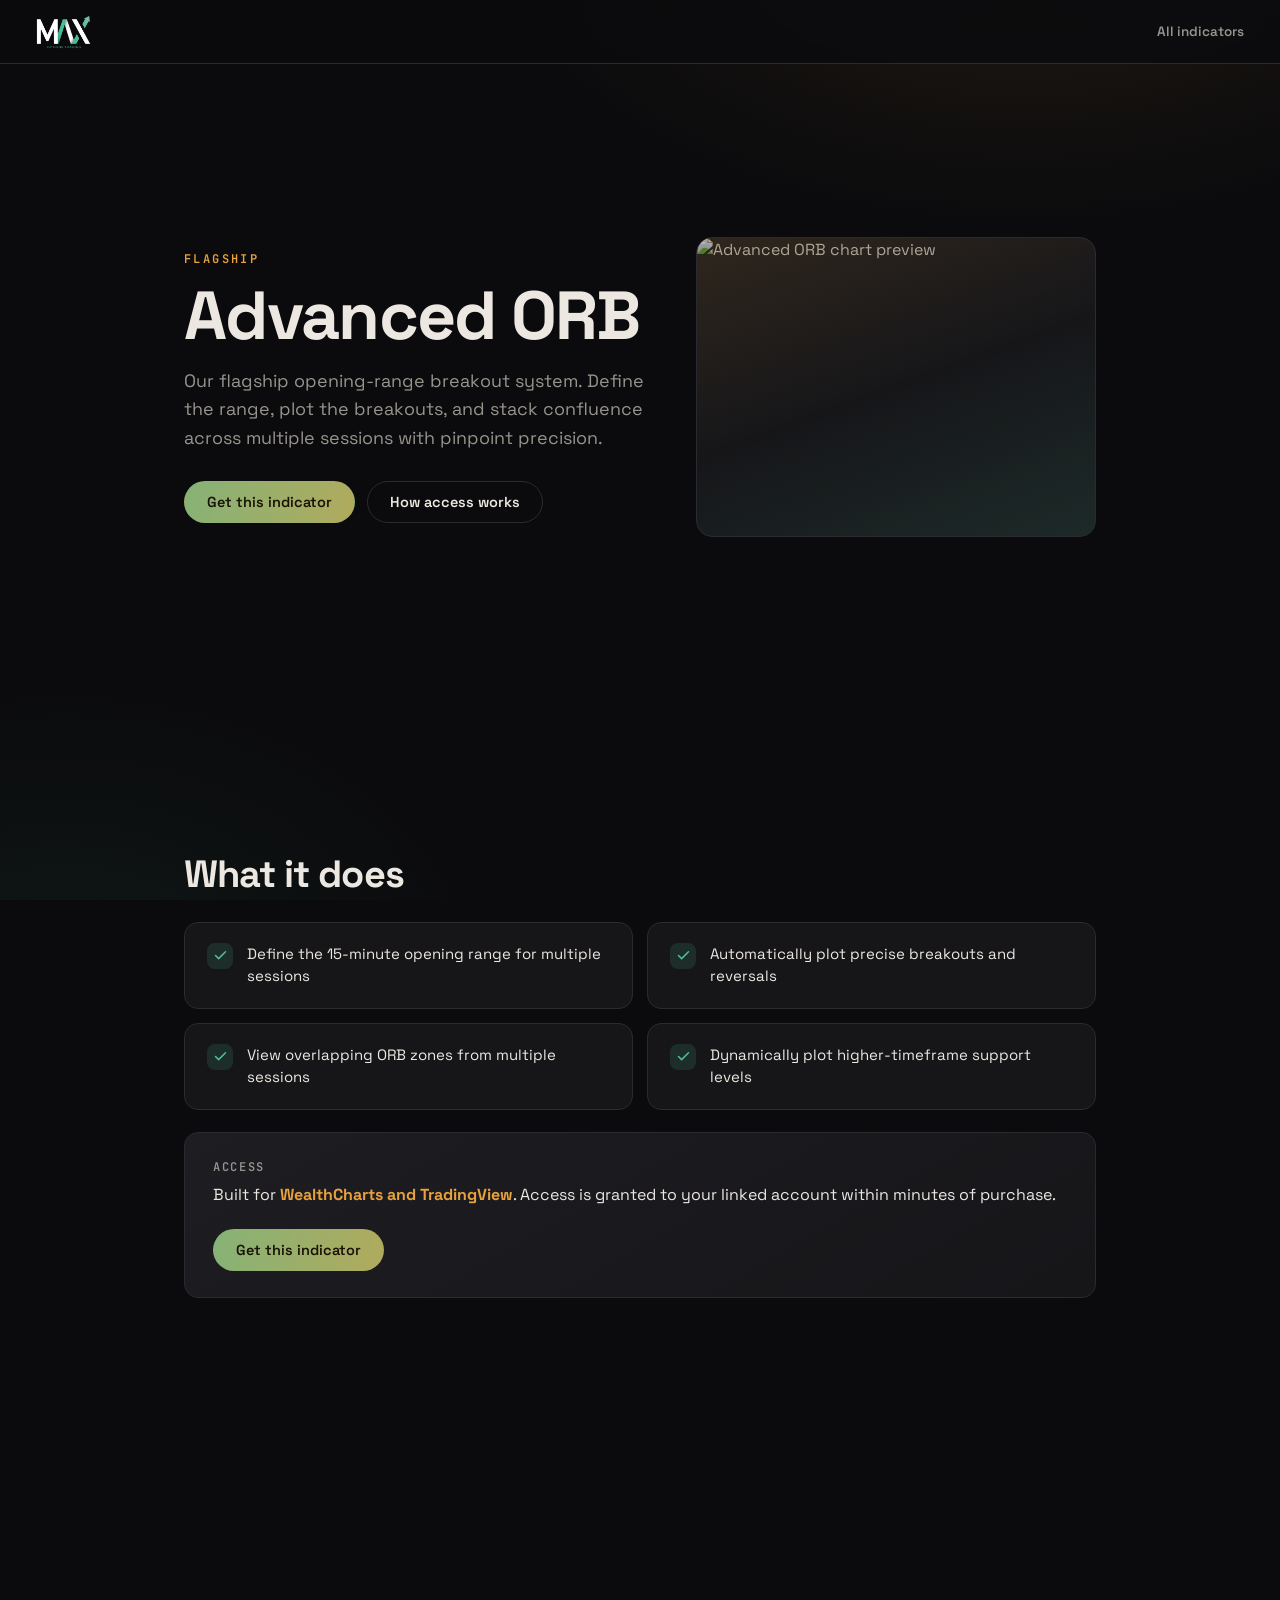
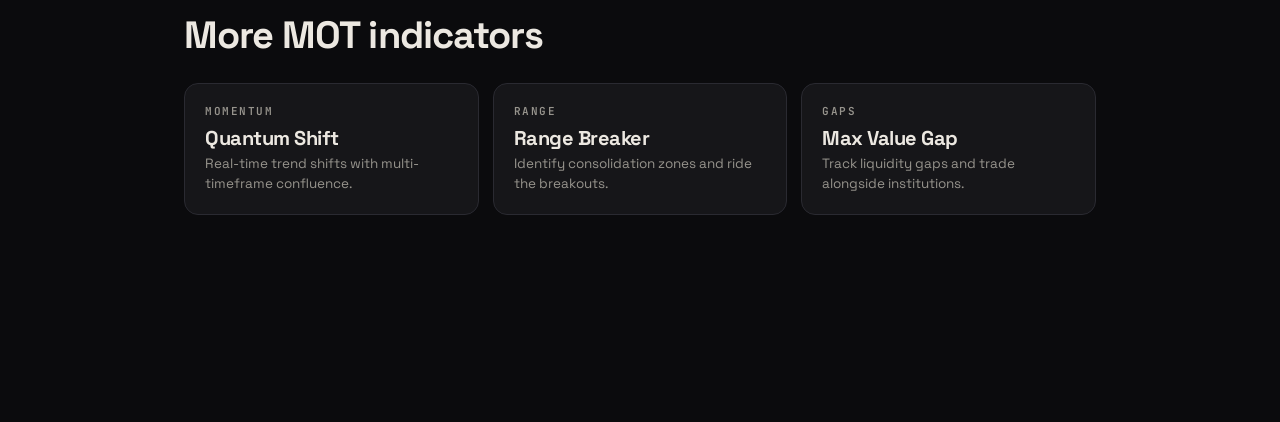
==== indicator.html @ 6effcff8 "MOT 3D site demo: globe hero, market pulse, indicators, vault, partners rail Co-Authored-By: Claude " ====
<!doctype html>
<html lang="en">
<head>
  <meta charset="utf-8" />
  <meta name="viewport" content="width=device-width, initial-scale=1" />
  <title>Indicator - Max Options Trading</title>
  <link rel="preconnect" href="https://fonts.googleapis.com" />
  <link rel="preconnect" href="https://fonts.gstatic.com" crossorigin />
  <link href="https://fonts.googleapis.com/css2?family=Space+Grotesk:wght@400;500;600;700&family=JetBrains+Mono:wght@400;500;600;700&display=swap" rel="stylesheet" />
  <link rel="stylesheet" href="styles.css" />
  <link rel="stylesheet" href="indicator.css" />
</head>
<body class="ind-page">
  <header class="dtop">
    <a class="home" href="index.html" aria-label="Max Options Trading home"><img src="assets/mot-logo.png" alt="Max Options Trading" /></a>
    <a class="back" href="index.html#indicators">All indicators</a>
  </header>
  <main id="ind-root" class="dwrap"></main>
  <script type="module" src="src/indicator.js"></script>
</body>
</html>
---- styles.css ----
/* MaxOptionsTrading 3D - rebuilt with the anti-slop design skill.
   Direction: dark-tech broadcast / "amber terminal". One locked theme, one accent.
   Type: Space Grotesk (display + UI) · JetBrains Mono (all numbers/data).
   Accent: amber #e8a13c. Green/red appear ONLY as semantic up/down in the terminal.
   No neon glows, no gradient headlines, no pure black. Radius scale: cards 14px,
   buttons full-pill, inputs 10px. */
:root {
  --bg: #0b0b0d;
  --bg-2: #101013;
  --surface: #161619;
  --surface-2: #1d1d22;
  --line: #2a2a31;
  --line-soft: #1f1f25;
  --text: #ece8e1;
  --muted: #97948d;
  --faint: #62605b;
  --accent: #e8a13c;
  --accent-bright: #ffc061;
  --accent-ink: #1a1305;     /* dark text on amber buttons */
  --green: #4ebc97;          /* MOT brand green: live / data / positive */
  --green-bright: #2ee6a6;
  --up: #4ebc97;             /* positive = brand green */
  --down: #cf6b62;           /* semantic only */
  --shadow: 0 24px 70px rgba(0,0,0,.45);
  --shadow-soft: 0 12px 34px rgba(0,0,0,.35);
  --sans: "Space Grotesk", system-ui, -apple-system, sans-serif;
  --mono: "JetBrains Mono", ui-monospace, "SF Mono", monospace;
  --maxw: 1280px;
}

* { margin: 0; padding: 0; box-sizing: border-box; }
html { scroll-behavior: smooth; -webkit-text-size-adjust: 100%; }
body {
  font-family: var(--sans);
  background: var(--bg);
  color: var(--text);
  overflow-x: hidden;
  -webkit-font-smoothing: antialiased;
  line-height: 1.5;
}
body::before { /* restrained ambient depth, no neon */
  content: ""; position: fixed; inset: 0; z-index: -2;
  background:
    radial-gradient(1100px 620px at 78% -8%, rgba(232,161,60,.10), transparent 62%),
    radial-gradient(820px 560px at 6% 108%, rgba(232,161,60,.045), transparent 60%),
    var(--bg);
}
a { color: inherit; text-decoration: none; }
img { display: block; max-width: 100%; }
h1, h2, h3 { font-weight: 700; letter-spacing: -0.025em; line-height: 1.02; }
.mono { font-family: var(--mono); font-feature-settings: "tnum" 1; }
.wrap { max-width: var(--maxw); margin: 0 auto; width: 100%; }
.accent { color: var(--accent); }
.muted { color: var(--muted); }

/* ---------- 3D layers ---------- */
#globe-canvas { position: fixed; inset: 0; width: 100vw; height: 100vh; z-index: 0; }
#label-layer { position: fixed; inset: 0; z-index: 1; pointer-events: none; }
#label-layer.faded { visibility: hidden; }   /* fully hidden once globe shrinks: no overlay, no clicks */
.asset-label {
  font: 600 11px var(--mono); color: var(--text);
  background: rgba(11,11,13,.62); border: 1px solid var(--line);
  padding: 3px 8px; border-radius: 8px; white-space: nowrap;
  display: flex; gap: 7px; align-items: center; backdrop-filter: blur(6px);
  transition: border-color .25s, color .25s; letter-spacing: .02em;
}
.asset-label .px { color: var(--muted); }
.asset-label.hot { color: var(--accent-bright); border-color: var(--accent); }
.asset-label.down .sym { color: var(--down); }

/* clickable brand/program nodes on the globe */
.brand-node { pointer-events: auto; cursor: pointer; display: inline-flex; gap: 7px; align-items: center; font: 600 11px var(--mono); letter-spacing: .04em; color: var(--accent-bright); background: rgba(11,11,13,.74); border: 1px solid var(--accent); padding: 5px 11px; border-radius: 999px; backdrop-filter: blur(6px); transition: background .2s, color .2s; white-space: nowrap; }
.brand-node:hover { background: var(--accent); color: var(--accent-ink); }
.brand-node .bn-dot { width: 6px; height: 6px; border-radius: 50%; background: currentColor; }
.brand-node .bn-arrow { font-size: 12px; opacity: .8; }

/* cursor-tracking brand-green glow */
#cursor-glow {
  position: fixed; top: 0; left: 0; width: 420px; height: 420px; border-radius: 50%;
  z-index: 35; pointer-events: none; mix-blend-mode: screen; opacity: 0;
  background: radial-gradient(circle, rgba(78,188,151,.20), rgba(46,230,166,.06) 40%, transparent 64%);
  filter: blur(14px); will-change: transform; transition: opacity .3s ease;
}
@media (prefers-reduced-motion: reduce) { #cursor-glow { filter: blur(20px); } }
@media (pointer: coarse) { #cursor-glow { display: none; } }

/* full-page lightning flash overlay (synced to globe bolts) */
#page-flash { position: fixed; inset: 0; z-index: 2; pointer-events: none; opacity: 0; mix-blend-mode: screen;
  background: radial-gradient(circle at 68% 36%, rgba(255,241,208,.20), transparent 56%); transition: opacity .12s ease; }
@media (prefers-reduced-motion: reduce) { #page-flash { display: none; } }

/* ---------- nav (single line, <=72px) ---------- */
nav {
  position: fixed; top: 0; left: 0; right: 0; z-index: 40; height: 68px;
  display: flex; align-items: center; justify-content: space-between;
  padding: 0 clamp(18px, 4vw, 40px);
  background: linear-gradient(180deg, rgba(11,11,13,.86), rgba(11,11,13,0));
  backdrop-filter: blur(8px);
}
.logo { display: flex; align-items: center; }
.logo img { height: 40px; width: auto; display: block; }
.nav-links { display: flex; gap: 28px; font-size: 14.5px; color: var(--muted); }
.nav-links a:hover { color: var(--text); }
.nav-cta { display: flex; gap: 10px; align-items: center; }
@media (max-width: 880px) { .nav-links { display: none; } }

/* ---------- buttons (full-pill, AA contrast) ---------- */
.btn { font: 600 14.5px var(--sans); padding: 11px 22px; border-radius: 999px; cursor: pointer; border: 1px solid transparent; transition: transform .18s ease, background .2s, border-color .2s; display: inline-flex; align-items: center; gap: 8px; white-space: nowrap; }
.btn:active { transform: translateY(1px) scale(.99); }
.btn-primary { background: linear-gradient(105deg, var(--green) -130%, var(--accent) 230%); color: var(--accent-ink); }
.btn-primary:hover { background: linear-gradient(105deg, var(--green-bright) -130%, var(--accent-bright) 230%); transform: translateY(-2px); }
.btn-ghost { border-color: var(--line); color: var(--text); }
.btn-ghost:hover { border-color: var(--accent); color: var(--accent); }

/* ---------- ticker (mono) ---------- */
.ticker { position: fixed; bottom: 0; left: 0; right: 0; z-index: 30; height: 36px; background: rgba(11,11,13,.82); border-top: 1px solid var(--line); display: flex; align-items: center; overflow: hidden; backdrop-filter: blur(8px); }
.ticker-track { display: flex; gap: 40px; white-space: nowrap; padding-left: 100%; animation: scrollx 44s linear infinite; }
.ticker-item { display: flex; gap: 9px; align-items: center; font: 600 12.5px var(--mono); letter-spacing: .02em; }
.ticker-item .sym { color: var(--muted); }
.ticker-item .up { color: var(--up); } .ticker-item .down { color: var(--down); }
@keyframes scrollx { to { transform: translateX(-100%); } }
@media (prefers-reduced-motion: reduce) { .ticker-track { animation: none; } }

/* ---------- sections ---------- */
main { position: relative; z-index: 10; }
section { padding: clamp(96px, 13vh, 150px) clamp(18px, 5vw, 48px); }
.section-head { max-width: 60ch; margin-bottom: 48px; }
.section-head h2 { font-size: clamp(30px, 4.6vw, 60px); }
.section-head p { color: var(--muted); font-size: clamp(15px, 1.3vw, 18px); margin-top: 18px; max-width: 58ch; }
.eyebrow { font: 600 11.5px var(--mono); letter-spacing: .24em; text-transform: uppercase; color: var(--accent); margin-bottom: 18px; }

/* market open/closed status */
.mkt-status { display: inline-flex; gap: 9px; align-items: center; font: 600 12px var(--mono); letter-spacing: .04em; padding: 7px 14px; border: 1px solid var(--line); border-radius: 999px; margin-bottom: 20px; }
.mkt-status .dot { width: 8px; height: 8px; border-radius: 50%; background: var(--muted); }
.mkt-status .sub { color: var(--muted); }
.mkt-status.open { color: var(--green); } .mkt-status.open .dot { background: var(--green); box-shadow: 0 0 8px rgba(78,188,151,.7); animation: pulse 1.8s ease-in-out infinite; }
.mkt-status.closed { color: var(--down); } .mkt-status.closed .dot { background: var(--down); }

/* HERO - asymmetric, globe sits to the right/behind. Max 4 text elements. */
#hero { min-height: 100dvh; display: grid; align-content: center; padding-top: 68px; }
#hero .wrap { display: grid; grid-template-columns: minmax(0, 1fr); }
#hero .copy { max-width: 19ch; }
#hero .eyebrow { margin-bottom: 22px; }
#hero h1 { font-size: clamp(44px, 8vw, 104px); }
#hero h1 .h1-accent { display: block; font-size: 0.5em; margin-top: 0.12em; color: var(--green); letter-spacing: -0.02em; }
#hero .lead { color: var(--muted); font-size: clamp(16px, 1.5vw, 20px); margin: 26px 0 34px; max-width: 46ch; }
#hero .hero-cta { display: flex; gap: 13px; flex-wrap: wrap; }
@media (min-width: 980px) { #hero .copy { max-width: 17ch; } #hero .lead { max-width: 42ch; } }

/* stats strip - UNDER the hero, mono numbers */
#stats { padding-top: 0; padding-bottom: clamp(60px, 8vh, 90px); }
#stats .row { display: grid; grid-template-columns: repeat(4, 1fr); gap: 1px; background: var(--line-soft); border: 1px solid var(--line-soft); border-radius: 14px; overflow: hidden; }
#stats .cell { background: var(--bg); padding: 26px 22px; }
#stats .n { font: 700 clamp(24px, 3vw, 34px)/1 var(--mono); color: var(--text); }
#stats .l { color: var(--muted); font-size: 13px; margin-top: 10px; letter-spacing: .02em; }
@media (max-width: 760px) { #stats .row { grid-template-columns: 1fr 1fr; } }

/* DUAL PATH - trading + entertainment merge */
#paths .grid { display: grid; grid-template-columns: 1fr 1fr; gap: 18px; }
@media (max-width: 860px) { #paths .grid { grid-template-columns: 1fr; } }
.path { position: relative; border: 1px solid var(--line); border-radius: 14px; overflow: hidden; min-height: 460px; display: flex; flex-direction: column; justify-content: flex-end; transition: transform .35s ease, border-color .35s ease; isolation: isolate; }
.path:hover { transform: translateY(-6px); border-color: var(--accent); }
.path .ph { position: absolute; inset: 0; z-index: -2; }
.path .ph img { width: 100%; height: 100%; object-fit: cover; filter: grayscale(.4) brightness(.55) contrast(1.05); }
.path::after { content: ""; position: absolute; inset: 0; z-index: -1; background: linear-gradient(180deg, rgba(11,11,13,.2), rgba(11,11,13,.92)); }
.path .body { padding: 36px; }
.path .kicker { font: 600 11.5px var(--mono); letter-spacing: .2em; text-transform: uppercase; color: var(--accent); }
.path h3 { font-size: clamp(26px, 3.4vw, 40px); margin: 14px 0 18px; }
.path ul { list-style: none; display: grid; gap: 10px; margin-bottom: 26px; }
.path li { display: flex; gap: 11px; color: var(--muted); font-size: 15px; align-items: baseline; }
.path li b { color: var(--text); font-weight: 600; }
.path li::before { content: ""; width: 6px; height: 6px; border-radius: 2px; background: var(--accent); transform: translateY(6px); flex: none; }

/* MARKET PULSE - terminal, mono, hairlines (density ~5) */
#pulse .board { display: grid; grid-template-columns: 1.15fr 1fr 1.1fr; gap: 18px; }
@media (max-width: 980px) { #pulse .board { grid-template-columns: 1fr; } }
.panel { border: 1px solid var(--line); border-radius: 14px; background: var(--surface); padding: 24px; }
.panel .ph4 { font: 600 12px var(--mono); letter-spacing: .18em; text-transform: uppercase; color: var(--muted); display: flex; align-items: center; gap: 9px; margin-bottom: 22px; }
.live-dot { width: 7px; height: 7px; border-radius: 50%; background: var(--green); box-shadow: 0 0 8px rgba(78,188,151,.7); animation: pulse 1.8s ease-in-out infinite; }
@keyframes pulse { 50% { opacity: .35; } }
@media (prefers-reduced-motion: reduce) { .live-dot { animation: none; } }
.gauge { text-align: center; padding: 6px 0 4px; }
.gauge .val { font: 700 56px/1 var(--mono); background: linear-gradient(120deg, var(--green), var(--green-bright)); -webkit-background-clip: text; background-clip: text; color: transparent; }
.gauge .lab { color: var(--muted); font: 600 12px var(--mono); letter-spacing: .14em; margin-top: 8px; }
.gauge-bar { height: 5px; border-radius: 999px; margin-top: 20px; background: linear-gradient(90deg, var(--down), #d6a24a 55%, var(--up)); position: relative; }
.gauge-bar .needle { position: absolute; top: -5px; width: 2px; height: 15px; background: var(--text); border-radius: 2px; }
.row-line { display: flex; justify-content: space-between; align-items: center; padding: 12px 0; border-bottom: 1px solid var(--line-soft); }
.row-line:last-child { border-bottom: none; }
.row-line .sym, .row-line .px { font-family: var(--mono); }
.row-line .name { color: var(--muted); font-size: 13px; }
.chg { font-family: var(--mono); font-size: 13.5px; }
.chg.up { color: var(--up); } .chg.down { color: var(--down); }
.win .play { font-size: 14.5px; } .win .meta { color: var(--muted); font-size: 12px; margin-top: 3px; }
.win .res { font: 700 14px var(--mono); color: var(--green); }
.ev .when { color: var(--muted); font: 500 12px var(--mono); }
.ev .kind { font-size: 11px; color: var(--accent); border: 1px solid var(--line); padding: 2px 9px; border-radius: 999px; }

/* MARKET PULSE - live "desk": asymmetric grid, arc gauge, sparkline tape, marquee */
#pulse .desk { display: grid; grid-template-columns: repeat(12, 1fr); gap: 16px; }
.desk-card { border: 1px solid var(--line); border-radius: 16px; background: var(--surface); padding: 22px; }
.dc-head { font: 600 12px var(--mono); letter-spacing: .16em; text-transform: uppercase; color: var(--muted); display: flex; align-items: center; gap: 9px; margin-bottom: 16px; }
.dc-head .dc-sub { margin-left: auto; color: var(--green); font-size: 12px; letter-spacing: .04em; }
.sentiment { grid-column: 1 / 6; grid-row: 1 / 3; display: flex; flex-direction: column; }
.tape { grid-column: 6 / 13; grid-row: 1 / 3; }
.wins { grid-column: 1 / 9; }
.sched { grid-column: 9 / 13; }
@media (max-width: 960px) { #pulse .desk { grid-template-columns: 1fr; } .sentiment, .tape, .wins, .sched { grid-column: 1 / -1; grid-row: auto; } }

/* sentiment arc gauge */
.gauge-wrap { position: relative; max-width: 280px; width: 100%; margin: 2px auto 0; }
.gauge-arc { width: 100%; display: block; }
#sent-marker { filter: drop-shadow(0 0 5px rgba(255,255,255,.55)); transition: cx .6s ease, cy .6s ease; }
.gauge-read { position: absolute; left: 0; right: 0; bottom: 6px; text-align: center; }
.gauge-read .val { font: 700 38px/1 var(--mono); background: linear-gradient(120deg, var(--green), var(--green-bright)); -webkit-background-clip: text; background-clip: text; color: transparent; }
.gauge-read .lab { display: block; font: 600 11px var(--mono); letter-spacing: .14em; color: var(--muted); margin-top: 4px; }
.scale { display: flex; justify-content: space-between; font: 500 11px var(--mono); color: var(--faint); margin-top: 4px; }
.sent-stats { margin-top: 18px; border-top: 1px solid var(--line-soft); }
.ss-row { display: flex; justify-content: space-between; align-items: center; padding: 10px 0; border-bottom: 1px solid var(--line-soft); font-size: 13.5px; }
.ss-row:last-child { border-bottom: none; }
.ss-row > span:first-child { color: var(--muted); }
.ss-row .up { color: var(--green); } .ss-row .down { color: var(--down); } .ss-row .muted { color: var(--muted); }
.top-mover { margin-top: 16px; padding-top: 16px; border-top: 1px solid var(--line-soft); display: flex; justify-content: space-between; align-items: center; }
.tm-label { font: 600 11px var(--mono); letter-spacing: .16em; text-transform: uppercase; color: var(--muted); }
.tm-val { font: 700 16px var(--mono); display: flex; gap: 9px; align-items: baseline; }
.tm-val #tm-sym { color: var(--text); }
.tm-val .up { color: var(--green); } .tm-val .down { color: var(--down); }
.ss-trend { margin-top: 18px; font: 600 11px var(--mono); letter-spacing: .16em; text-transform: uppercase; color: var(--muted); }
.spark { display: block; }
.spark.wide { width: 100%; height: 40px; margin-top: 8px; }
.spark path { fill: none; stroke-width: 2; stroke: var(--green); }
.spark path.down { stroke: var(--down); }
#sent-spark path { stroke: var(--accent); opacity: .85; }

/* live tape leaderboard */
.tape-list { display: flex; flex-direction: column; }
.tape-row { display: grid; grid-template-columns: 1.3fr 1fr auto auto; gap: 14px; align-items: center; padding: 11px 0; border-bottom: 1px solid var(--line-soft); }
.tape-row:last-child { border-bottom: none; }
.tp-id { display: flex; flex-direction: column; min-width: 0; }
.tp-id .sym { font: 600 14px var(--mono); }
.tp-id .name { color: var(--muted); font-size: 12px; white-space: nowrap; overflow: hidden; text-overflow: ellipsis; }
.tape-row .spark { width: 100%; height: 26px; }
.tape-row .px { text-align: right; font-size: 14px; }
.tape-row .chg { text-align: right; font-size: 13px; min-width: 66px; }

/* wins marquee */
.wins .marquee { overflow: hidden; -webkit-mask: linear-gradient(90deg, transparent, #000 5%, #000 95%, transparent); mask: linear-gradient(90deg, transparent, #000 5%, #000 95%, transparent); }
.marquee-track { display: flex; gap: 12px; width: max-content; animation: marq 32s linear infinite; }
.wins .marquee:hover .marquee-track { animation-play-state: paused; }
.win-chip { display: flex; align-items: center; gap: 12px; border: 1px solid var(--line); border-radius: 12px; background: var(--surface-2); padding: 12px 16px; white-space: nowrap; }
.win-chip .res { font: 700 15px var(--mono); color: var(--green); }
.win-chip b { font-weight: 600; font-size: 14px; }
.win-chip .meta { color: var(--muted); font-size: 12px; }
@keyframes marq { to { transform: translateX(-50%); } }
@media (prefers-reduced-motion: reduce) { .marquee-track { animation: none; flex-wrap: wrap; width: auto; } }

/* schedule */
.sched-list { display: flex; flex-direction: column; }
.sched-row { display: flex; justify-content: space-between; align-items: center; gap: 12px; padding: 12px 0; border-bottom: 1px solid var(--line-soft); }
.sched-row:last-child { border-bottom: none; }
.sr-l { display: flex; align-items: center; gap: 10px; min-width: 0; }
.sched-row .title { font-size: 14px; white-space: nowrap; overflow: hidden; text-overflow: ellipsis; }
.sched-row .kind { font: 600 10px var(--mono); letter-spacing: .08em; color: var(--accent); border: 1px solid var(--line); padding: 2px 8px; border-radius: 999px; flex: none; }
.sched-row .badge.live { font: 600 10px var(--mono); letter-spacing: .06em; background: var(--green); color: #04130d; padding: 3px 9px; border-radius: 999px; flex: none; }
.sched-row .when { color: var(--muted); font: 500 12px var(--mono); flex: none; }

/* NETWORK - real media thumbnails, varied layout */
#network .feature { display: grid; grid-template-columns: 1.4fr 1fr; gap: 18px; align-items: stretch; }
@media (max-width: 860px) { #network .feature { grid-template-columns: 1fr; } }
.media { position: relative; border: 1px solid var(--line); border-radius: 14px; overflow: hidden; min-height: 280px; display: flex; align-items: flex-end; isolation: isolate; }
.media img { position: absolute; inset: 0; width: 100%; height: 100%; object-fit: cover; z-index: -2; filter: brightness(.62) contrast(1.05); transition: transform .5s ease; }
.media:hover img { transform: scale(1.04); }
.media::after { content: ""; position: absolute; inset: 0; z-index: -1; background: linear-gradient(180deg, transparent 30%, rgba(11,11,13,.9)); }
.media .cap { padding: 20px 22px; }
.media .cap .t { font-weight: 600; font-size: 17px; }
.media .cap .s { color: var(--muted); font: 500 12px var(--mono); margin-top: 5px; letter-spacing: .04em; }
.media .badge { position: absolute; top: 14px; left: 14px; z-index: 1; font: 600 11px var(--mono); letter-spacing: .08em; background: var(--accent); color: var(--accent-ink); padding: 4px 10px; border-radius: 999px; }
.media .badge.live::before { content: ""; display: inline-block; width: 6px; height: 6px; border-radius: 50%; background: var(--accent-ink); margin-right: 6px; vertical-align: middle; }
.media-col { display: grid; gap: 18px; grid-template-rows: 1fr 1fr; }
.media.sm { min-height: 130px; }

/* PREMIUM INDICATORS - bento rhythm, not 3 equal cards */
#indicators .ind-grid { display: grid; grid-template-columns: repeat(12, 1fr); gap: 14px; }
.ind { border: 1px solid var(--line); border-radius: 14px; background: var(--surface); padding: 26px; display: flex; flex-direction: column; justify-content: space-between; min-height: 180px; }
.ind:nth-child(1) { grid-column: span 6; min-height: 240px; background: linear-gradient(160deg, var(--surface-2), var(--surface)); }
.ind:nth-child(2), .ind:nth-child(3) { grid-column: span 3; }
.ind:nth-child(4), .ind:nth-child(5), .ind:nth-child(6), .ind:nth-child(7) { grid-column: span 3; }
.ind .tag { font: 600 11px var(--mono); letter-spacing: .16em; text-transform: uppercase; color: var(--muted); }
.ind h3 { font-size: clamp(20px, 2.2vw, 30px); margin: 14px 0 8px; }
.ind p { color: var(--muted); font-size: 14.5px; }
.ind .ind-go { margin-top: 18px; font: 600 12px var(--mono); letter-spacing: .04em; color: var(--accent); display: inline-flex; align-items: center; gap: 7px; }
.ind .ind-go::after { content: "\2192"; transition: transform .2s ease; }
.ind:hover .ind-go::after { transform: translateX(4px); }
@media (max-width: 860px) { #indicators .ind-grid { grid-template-columns: 1fr; } .ind, .ind:nth-child(n) { grid-column: 1 / -1; } }

/* GET FUNDED - intro banner + horizontal partner rail */
.prop-feature { border: 1px solid var(--line); border-radius: 16px; background: linear-gradient(150deg, var(--surface-2), var(--surface)); padding: clamp(28px, 3vw, 42px); display: grid; grid-template-columns: 1.3fr 1fr; gap: 34px; align-items: center; }
@media (max-width: 820px) { .prop-feature { grid-template-columns: 1fr; gap: 22px; } }
.prop-feature .pf-eyebrow { font: 600 11.5px var(--mono); letter-spacing: .2em; text-transform: uppercase; color: var(--accent); margin-bottom: 14px; }
.prop-feature .pf-title { font-size: clamp(28px, 3.4vw, 46px); margin-bottom: 14px; }
.prop-feature .pf-lead { color: var(--muted); font-size: 15px; line-height: 1.6; max-width: 44ch; }
.pf-row { display: flex; gap: 12px; flex-wrap: wrap; margin-top: 22px; }
.pf-list { list-style: none; display: grid; gap: 14px; }
.pf-list li { display: flex; gap: 12px; align-items: flex-start; font-size: 15px; }
.pf-list li::before { content: "\2713"; color: var(--green); font-weight: 700; flex: none; }

/* horizontal scroll rail */
.deals { position: relative; margin-top: 16px; }
.deals-track { display: flex; flex-wrap: nowrap; gap: 14px; overflow-x: auto; scroll-snap-type: x mandatory; scroll-behavior: smooth; padding: 4px 2px; scrollbar-width: none; -ms-overflow-style: none; }
.deals-track::-webkit-scrollbar { display: none; }
.prop-deal { flex: 0 0 auto; width: 282px; scroll-snap-align: start; border: 1px solid var(--line); border-radius: 14px; background: var(--surface); padding: 22px; display: flex; flex-direction: column; min-height: 196px; }
.pd-firm { display: flex; justify-content: space-between; align-items: center; gap: 8px; font: 600 12px var(--mono); letter-spacing: .04em; color: var(--text); }
.pd-badge { color: var(--accent); border: 1px solid var(--line); padding: 2px 8px; border-radius: 999px; font-size: 10px; letter-spacing: .04em; flex: none; }
.pd-metric { font-size: 15px; font-weight: 600; line-height: 1.45; margin-top: 14px; color: var(--text); }
.pd-off { margin-top: auto; padding-top: 16px; font: 700 15px var(--mono); color: var(--green); }
.pd-off span { color: var(--muted); font-weight: 500; font-size: 11px; letter-spacing: .04em; }
.deals-nav { position: absolute; top: 50%; transform: translateY(-50%); z-index: 6; width: 46px; height: 46px; border-radius: 50%; border: 1px solid var(--line); background: rgba(11,11,13,.82); color: var(--text); font: 400 24px/1 var(--sans); cursor: pointer; display: grid; place-items: center; backdrop-filter: blur(6px); transition: border-color .2s ease, color .2s ease, opacity .25s ease; }
.deals-nav:hover { border-color: var(--accent); color: var(--accent); }
.deals-nav.prev { left: -10px; }
.deals-nav.next { right: -10px; }
.deals-nav:disabled { opacity: 0; pointer-events: none; }
@media (prefers-reduced-motion: reduce) { .deals-track { scroll-behavior: auto; } }

/* explore-more tile (last item in the rail) */
.deal-more { flex: 0 0 auto; width: 240px; scroll-snap-align: start; border: 1px dashed var(--line); border-radius: 14px; background: var(--surface); display: flex; flex-direction: column; align-items: center; justify-content: center; gap: 14px; text-align: center; color: var(--accent); font: 600 15px var(--sans); min-height: 196px; }
.deal-more .dm-icon { width: 46px; height: 46px; border-radius: 50%; border: 1px solid var(--accent); display: grid; place-items: center; font-size: 20px; }
@media (max-width: 560px) { .prop-deal, .deal-more { width: 78vw; } }

.partners-more { display: flex; align-items: center; justify-content: center; gap: 10px; margin-top: 14px; border: 1px solid var(--line); border-radius: 14px; background: var(--surface); padding: 18px; font: 600 14px var(--sans); color: var(--text); transition: border-color .25s ease, color .25s ease; }
.partners-more:hover { border-color: var(--accent); color: var(--accent); }
.partners-more span { transition: transform .2s ease; }
.partners-more:hover span { transform: translateX(4px); }

/* TESTIMONIALS */
#testimonials .t-grid { display: grid; grid-template-columns: repeat(3, 1fr); gap: 16px; }
.tcard { border: 1px solid var(--line); border-radius: 14px; background: var(--surface); padding: 26px; }
.tcard .quote { font-size: 15px; line-height: 1.55; }
.tcard .who { margin-top: 20px; display: flex; gap: 12px; align-items: center; }
.tcard .av { width: 36px; height: 36px; border-radius: 50%; overflow: hidden; flex: none; }
.tcard .av img { width: 100%; height: 100%; object-fit: cover; }
.tcard .name { font-weight: 600; font-size: 14px; }
.tcard .role { color: var(--muted); font: 500 12px var(--mono); }
@media (max-width: 900px) { #testimonials .t-grid { grid-template-columns: 1fr; } }

/* FAQ - accessible native accordion */
#faq .faq-grid { display: grid; grid-template-columns: 1fr 1fr; gap: 14px; align-items: start; }
@media (max-width: 820px) { #faq .faq-grid { grid-template-columns: 1fr; } }
.faq-item { border: 1px solid var(--line); border-radius: 14px; background: var(--surface); padding: 0 22px; }
.faq-item[open] { border-color: var(--accent); }
.faq-item summary { cursor: pointer; list-style: none; padding: 20px 0; font-weight: 600; font-size: 16px; display: flex; justify-content: space-between; align-items: center; gap: 16px; }
.faq-item summary::-webkit-details-marker { display: none; }
.faq-item summary::after { content: "+"; font: 400 22px/1 var(--mono); color: var(--accent); transition: transform .25s ease; flex: none; }
.faq-item[open] summary::after { transform: rotate(45deg); }
.faq-item summary:focus-visible { outline: 2px solid var(--accent); outline-offset: 4px; border-radius: 8px; }
.faq-a { color: var(--muted); font-size: 14.5px; line-height: 1.65; padding: 0 0 22px; max-width: 62ch; }
@media (prefers-reduced-motion: reduce) { .faq-item summary::after { transition: none; } }

/* COMMUNITY / CTA */
#community { text-align: center; display: grid; justify-items: center; }
#community h2 { font-size: clamp(34px, 5.4vw, 76px); max-width: 16ch; }
#community p { color: var(--muted); max-width: 52ch; margin: 22px auto 34px; font-size: clamp(15px,1.3vw,18px); }
.avail { display: inline-flex; gap: 9px; align-items: center; font: 600 12px var(--mono); letter-spacing: .1em; color: var(--muted); border: 1px solid var(--line); padding: 7px 15px; border-radius: 999px; margin-bottom: 30px; }
.avail .d { width: 7px; height: 7px; border-radius: 50%; background: var(--up); }

footer { position: relative; z-index: 10; border-top: 1px solid var(--line); padding: 36px clamp(18px,5vw,48px) 64px; color: var(--muted); font-size: 13.5px; }
footer .wrap { display: flex; justify-content: space-between; flex-wrap: wrap; gap: 18px; align-items: center; }
footer .links { display: flex; gap: 22px; }
footer a:hover { color: var(--accent); }

.reveal { opacity: 0; transform: translateY(34px); }
@media (prefers-reduced-motion: reduce) { .reveal { opacity: 1; transform: none; } }

/* container hover is GSAP-driven (see initHovers in main.js). Stats cells stay CSS. */
#stats .cell { transition: background .25s ease; }
#stats .cell:hover { background: var(--surface-2); }

/* WebGL-off fallback */
.no-webgl #globe-canvas, .no-webgl #label-layer { display: none; }
---- indicator.css ----
/* Indicator detail page. Reuses tokens from styles.css (linked first). */
body.ind-page { background: var(--bg); min-height: 100dvh; }
body.ind-page::before {
  content: ""; position: fixed; inset: 0; z-index: -2;
  background: radial-gradient(900px 520px at 80% -10%, rgba(232,161,60,.10), transparent 60%),
              radial-gradient(700px 500px at 5% 110%, rgba(78,188,151,.07), transparent 60%), var(--bg);
}

.dtop { position: sticky; top: 0; z-index: 20; height: 64px; display: flex; align-items: center; justify-content: space-between;
  padding: 0 clamp(16px, 4vw, 36px); background: rgba(11,11,13,.86); border-bottom: 1px solid var(--line); backdrop-filter: blur(8px); }
.dtop .home { display: flex; align-items: center; }
.dtop .home img { height: 34px; width: auto; display: block; }
.dtop .back { font: 600 13.5px var(--sans); color: var(--muted); }
.dtop .back:hover { color: var(--accent); }

.dwrap { max-width: 1080px; margin: 0 auto; padding: clamp(28px, 5vw, 56px) clamp(18px, 4vw, 36px) 90px; }

.ind-hero { display: grid; grid-template-columns: 1.2fr 1fr; gap: 32px; align-items: center; }
@media (max-width: 820px) { .ind-hero { grid-template-columns: 1fr; } }
.ind-hero .tag { font: 600 12px var(--mono); letter-spacing: .2em; text-transform: uppercase; color: var(--accent); }
.ind-hero h1 { font-size: clamp(38px, 6vw, 68px); margin: 14px 0 16px; }
.ind-hero .blurb { color: var(--muted); font-size: clamp(15px, 1.4vw, 18px); line-height: 1.6; max-width: 52ch; }
.ind-hero .cta { display: flex; gap: 12px; flex-wrap: wrap; margin-top: 28px; }
.ind-art { border: 1px solid var(--line); border-radius: 16px; overflow: hidden; aspect-ratio: 4/3; background: var(--surface); position: relative; }
.ind-art img { width: 100%; height: 100%; object-fit: cover; filter: brightness(.7) contrast(1.05); }
.ind-art::after { content: ""; position: absolute; inset: 0; background: linear-gradient(160deg, rgba(232,161,60,.12), transparent 50%, rgba(78,188,151,.12)); }

.ind-sec { margin-top: clamp(48px, 7vw, 84px); }
.ind-sec h2 { font-size: clamp(24px, 3vw, 38px); margin-bottom: 28px; }
.feat-grid { display: grid; grid-template-columns: 1fr 1fr; gap: 14px; }
@media (max-width: 720px) { .feat-grid { grid-template-columns: 1fr; } }
.feat { display: flex; gap: 14px; align-items: flex-start; border: 1px solid var(--line); border-radius: 14px; background: var(--surface); padding: 20px 22px; }
.feat .ck { flex: none; width: 26px; height: 26px; border-radius: 8px; background: rgba(78,188,151,.14); display: grid; place-items: center; }
.feat .ck svg { width: 15px; height: 15px; stroke: var(--green); }
.feat p { font-size: 15px; line-height: 1.5; }

.access { margin-top: 22px; border: 1px solid var(--line); border-radius: 14px; background: linear-gradient(150deg, var(--surface-2), var(--surface)); padding: 26px 28px; display: flex; justify-content: space-between; gap: 22px; align-items: center; flex-wrap: wrap; }
.access .at { font: 600 12px var(--mono); letter-spacing: .14em; text-transform: uppercase; color: var(--muted); margin-bottom: 8px; }
.access .av { font-size: 16px; }
.access .av b { color: var(--accent); }

.related { display: grid; grid-template-columns: repeat(3, 1fr); gap: 14px; }
@media (max-width: 720px) { .related { grid-template-columns: 1fr; } }
.rel-card { border: 1px solid var(--line); border-radius: 14px; background: var(--surface); padding: 20px; transition: border-color .25s ease, transform .25s ease; }
.rel-card:hover { border-color: var(--accent); transform: translateY(-4px); }
.rel-card .rt { font: 600 11px var(--mono); letter-spacing: .14em; text-transform: uppercase; color: var(--muted); }
.rel-card h3 { font-size: 20px; margin: 10px 0 6px; }
.rel-card p { color: var(--muted); font-size: 13.5px; line-height: 1.5; }
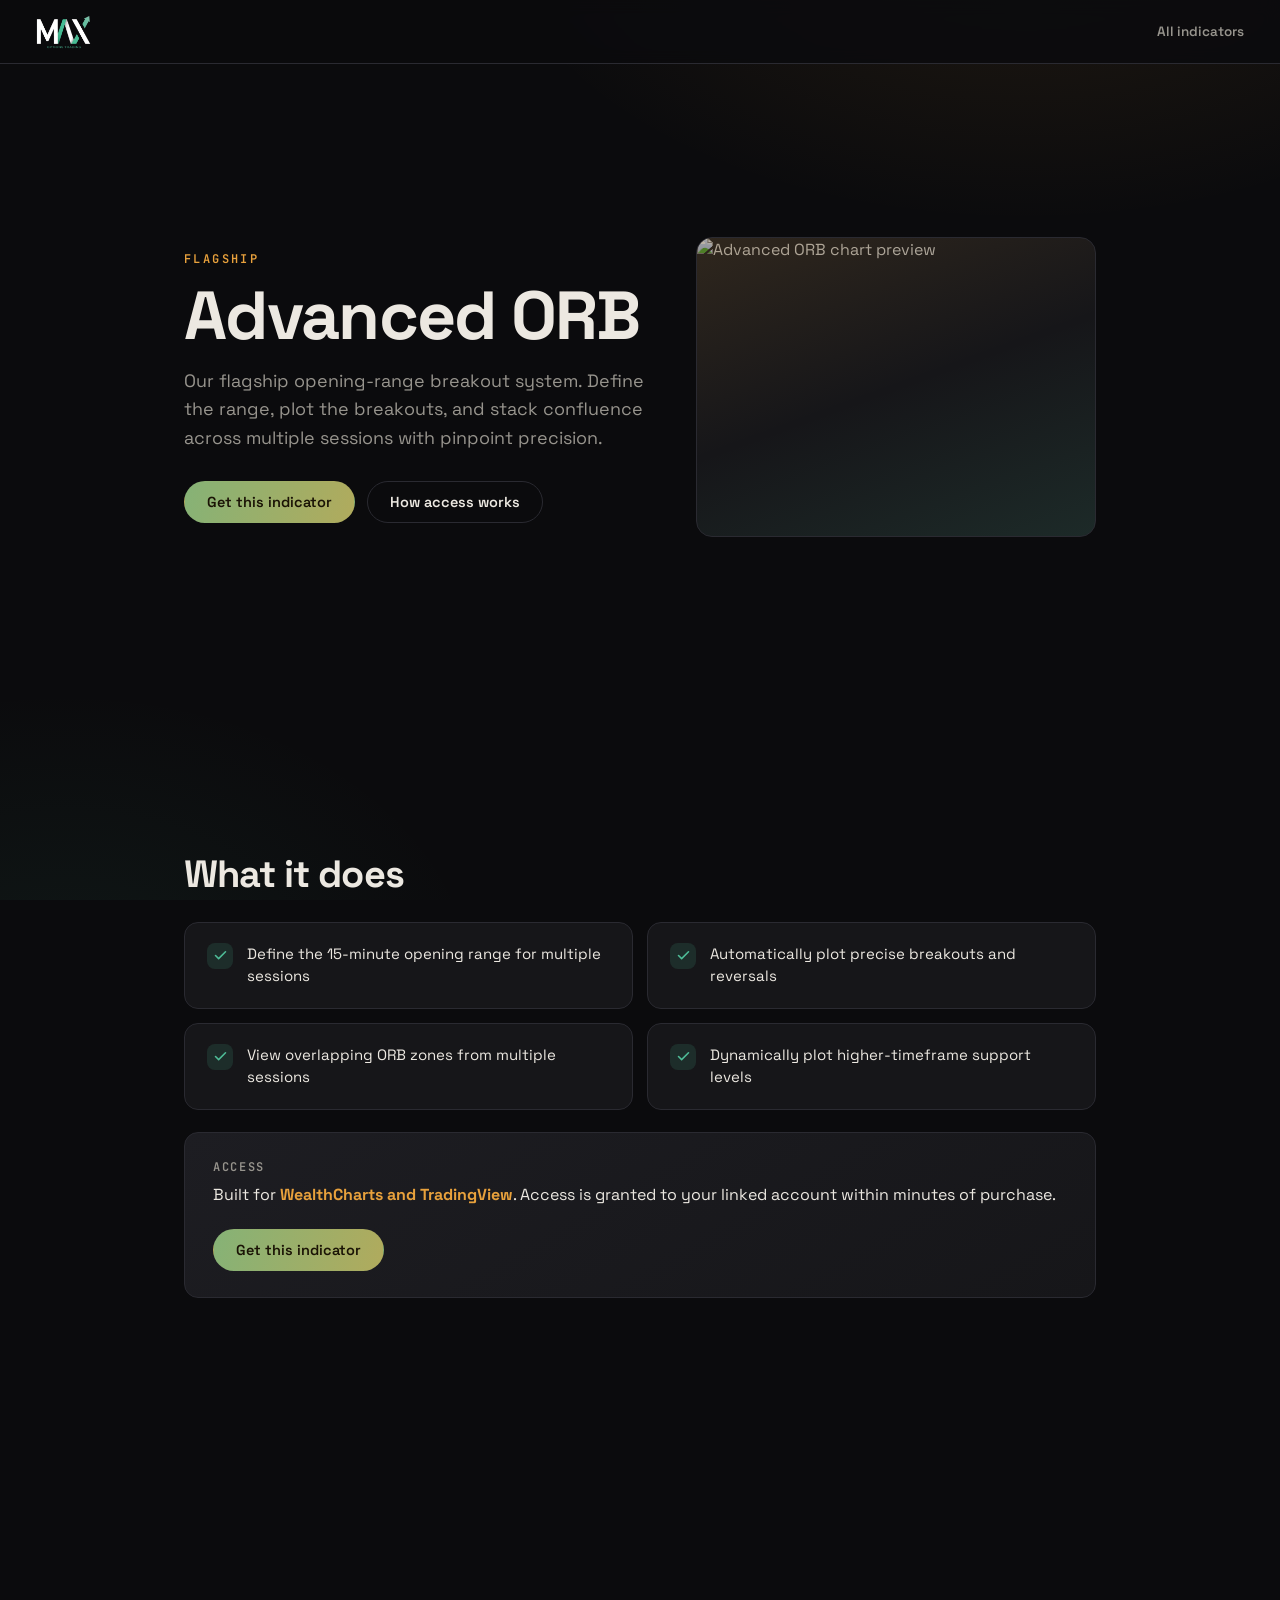
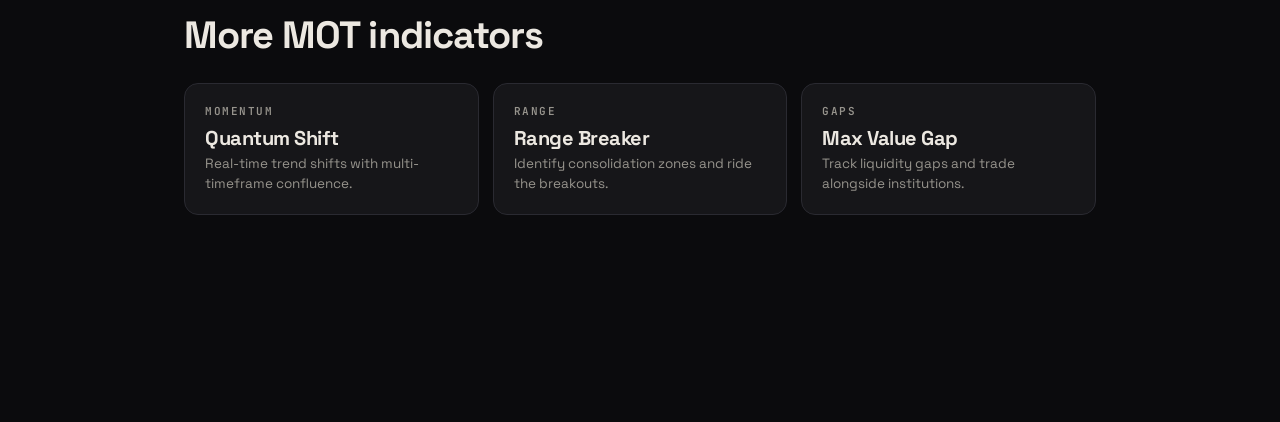
==== commit 546bb363: "Add brand favicon (green/amber arrow mark) across pages Co-Authored-By: Claude Opus 4.8 <noreply@ant" ====
--- a/indicator.html
+++ b/indicator.html
@@ -3,6 +3,9 @@
 <head>
   <meta charset="utf-8" />
   <meta name="viewport" content="width=device-width, initial-scale=1" />
+  <link rel="icon" href="favicon.ico" sizes="any" />
+  <link rel="icon" type="image/png" href="favicon.png" />
+  <link rel="apple-touch-icon" href="apple-touch-icon.png" />
   <title>Indicator - Max Options Trading</title>
   <link rel="preconnect" href="https://fonts.googleapis.com" />
   <link rel="preconnect" href="https://fonts.gstatic.com" crossorigin />
